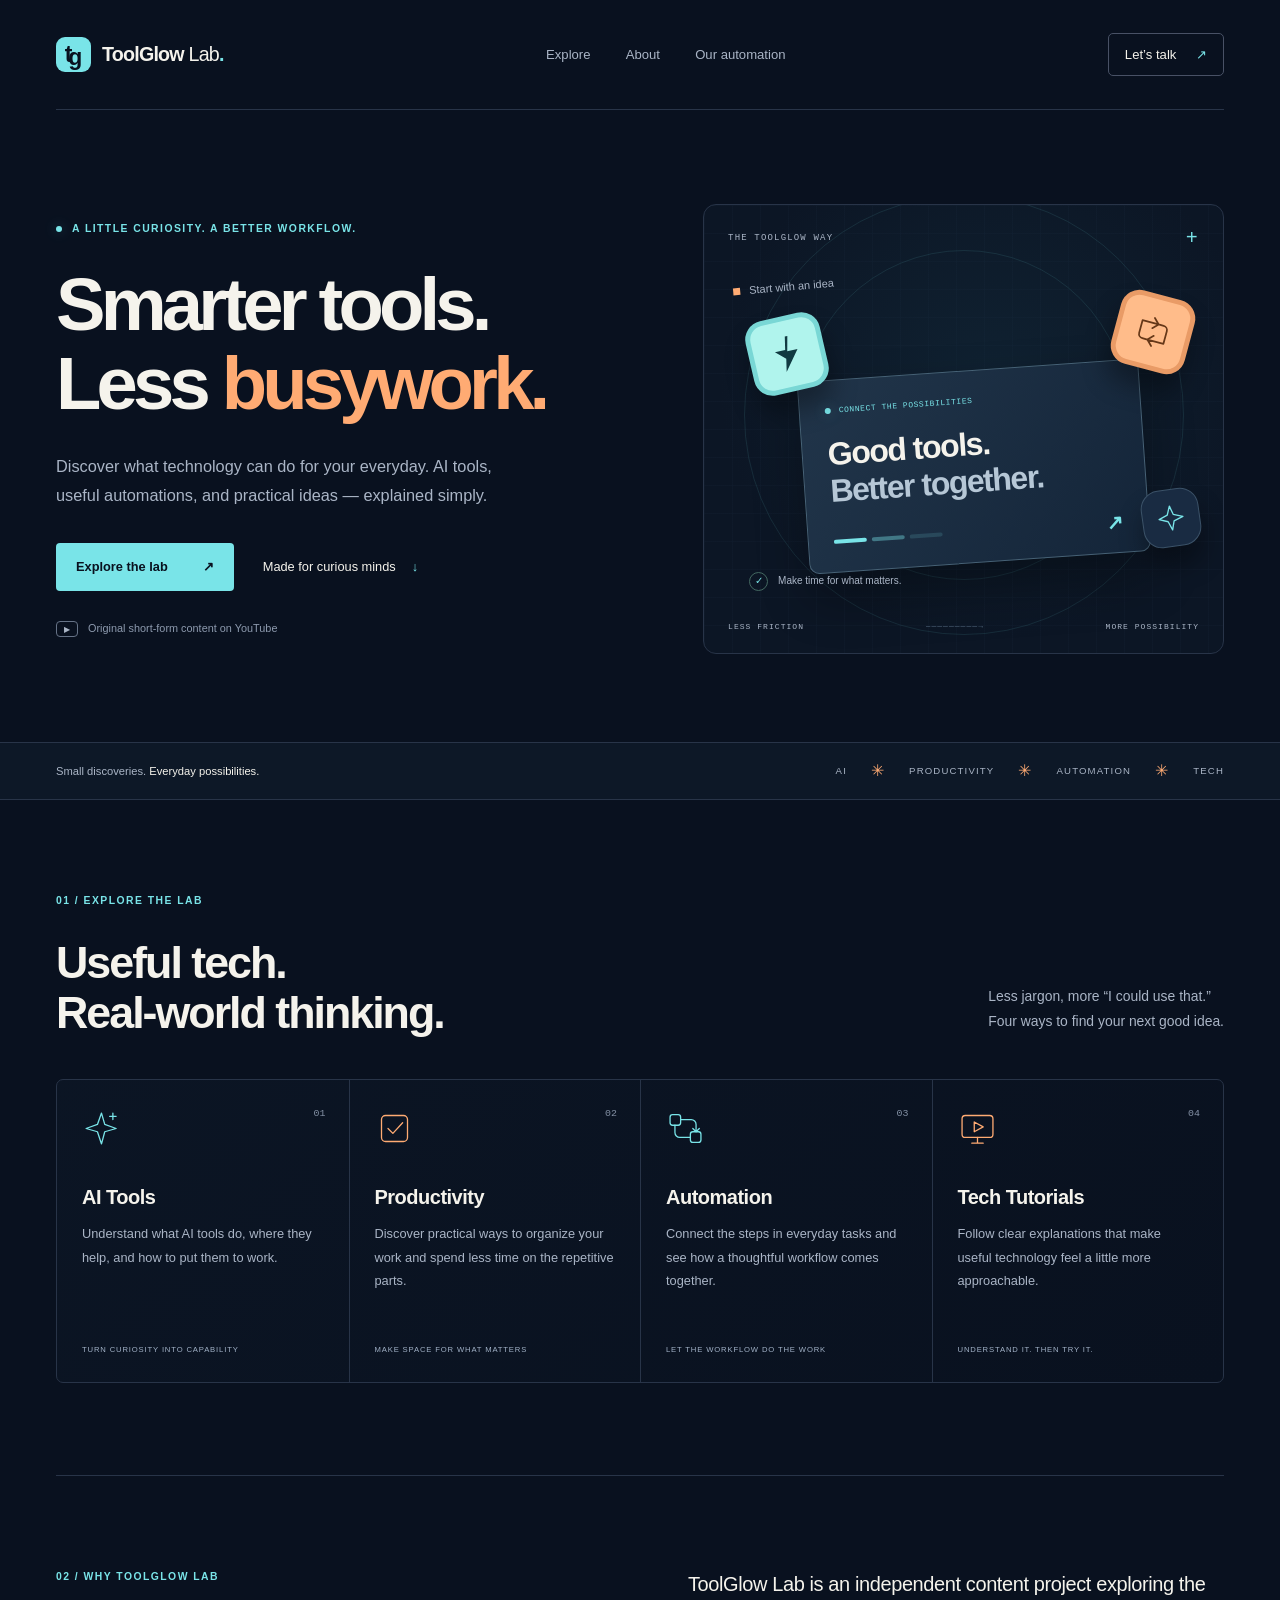
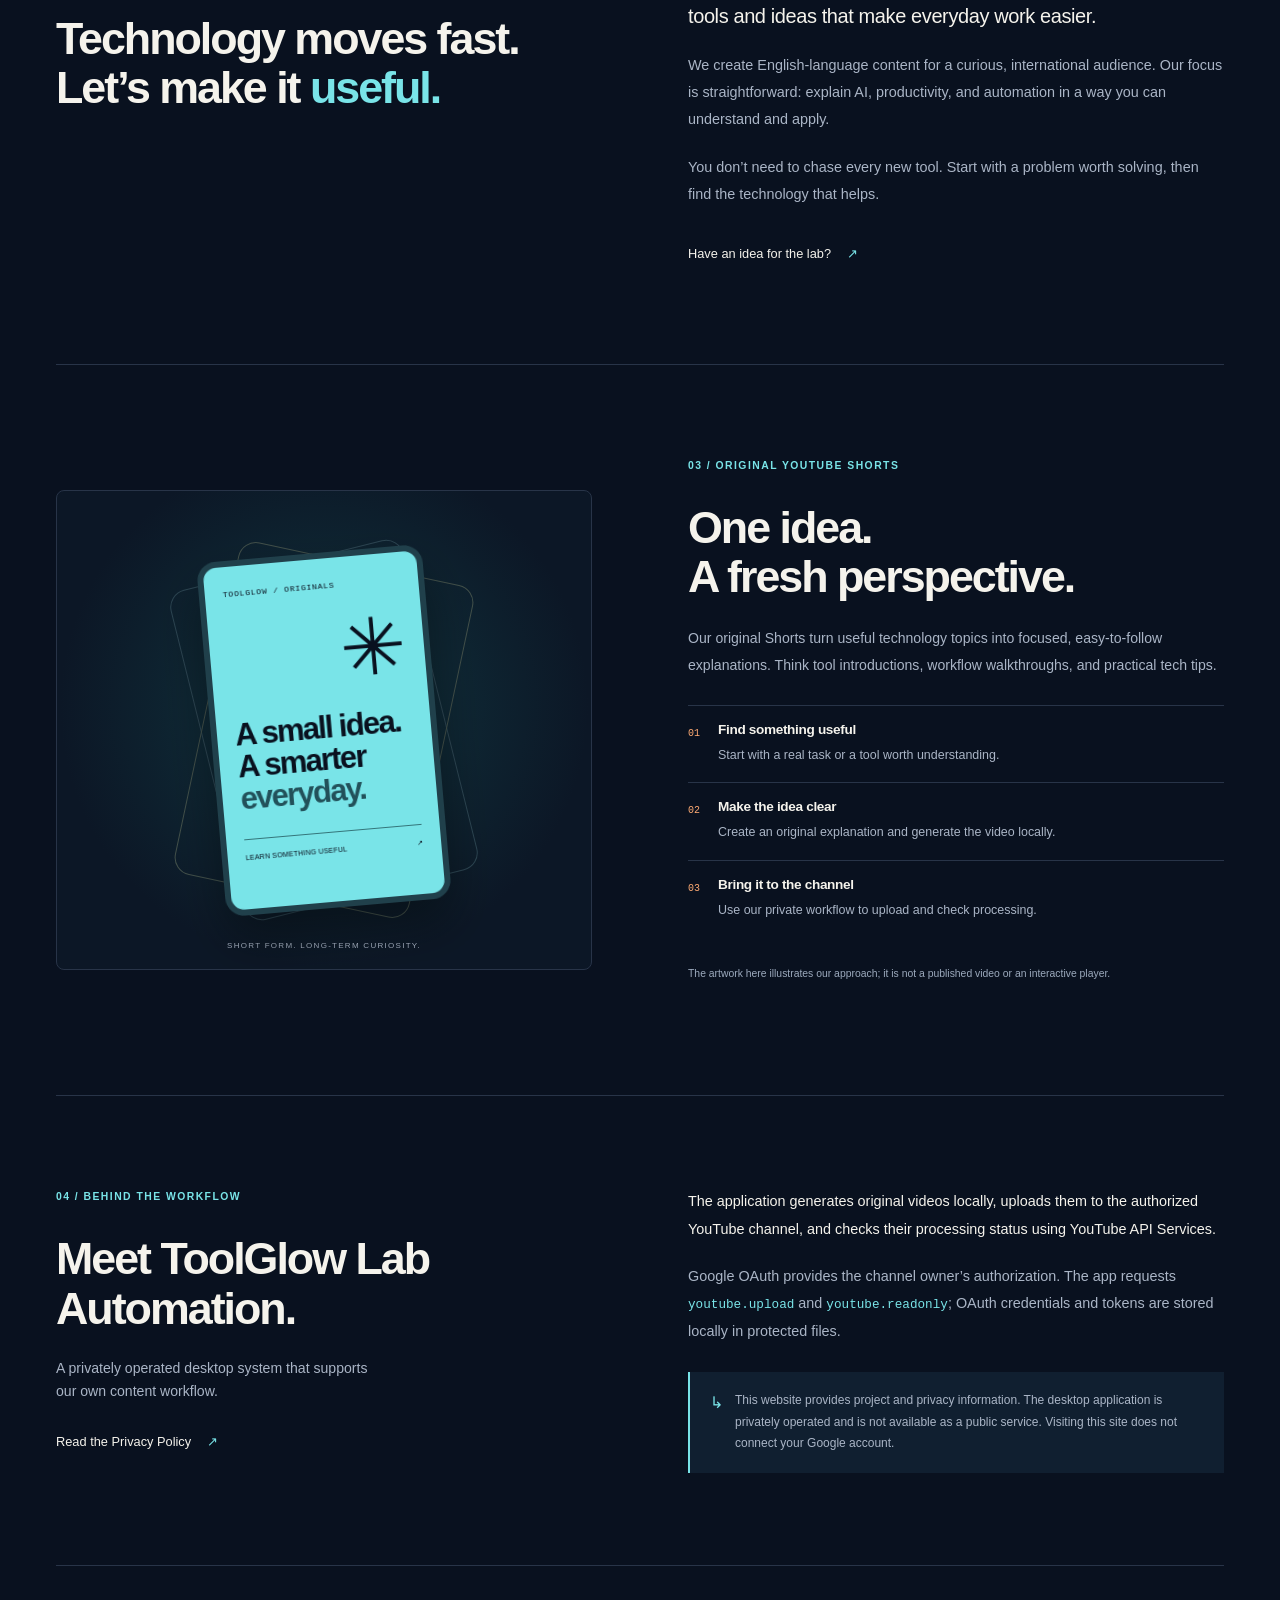
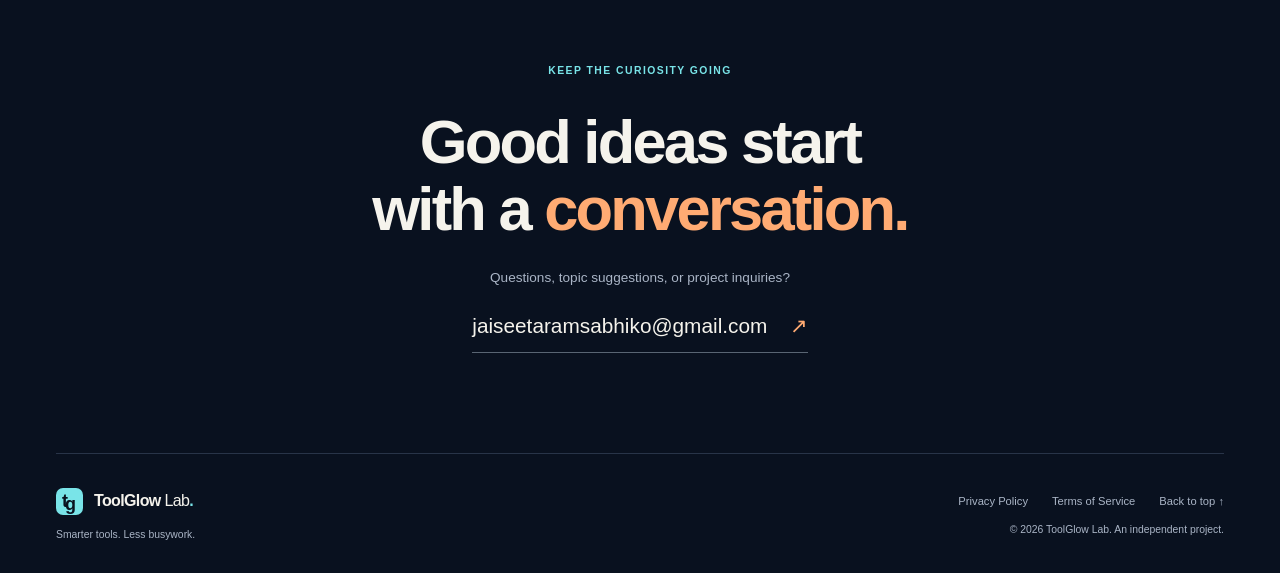
==== index.html @ 114b136e "Build ToolGlow Lab website and OAuth privacy documentation" ====
<!doctype html>
<html lang="en">
<head>
  <meta charset="utf-8">
  <meta name="viewport" content="width=device-width, initial-scale=1">
  <meta name="theme-color" content="#09111f">
  <title>ToolGlow Lab — Smarter tools. Less busywork.</title>
  <meta name="description" content="Explore AI tools, productivity, automation, and useful technology with ToolGlow Lab. Original YouTube Shorts that make smarter workflows easier to understand.">
  <link rel="canonical" href="https://devyanshmalhotra.github.io/toolglow-lab-site/">
  <meta property="og:type" content="website">
  <meta property="og:site_name" content="ToolGlow Lab">
  <meta property="og:title" content="ToolGlow Lab — Smarter tools. Less busywork.">
  <meta property="og:description" content="A little curiosity. A better workflow. Explore AI tools, productivity, automation, and useful technology.">
  <meta property="og:url" content="https://devyanshmalhotra.github.io/toolglow-lab-site/">
  <meta property="og:image" content="https://devyanshmalhotra.github.io/toolglow-lab-site/assets/social.png">
  <meta property="og:image:width" content="1200">
  <meta property="og:image:height" content="630">
  <meta property="og:image:alt" content="ToolGlow Lab. Smarter tools. Less busywork.">
  <meta name="twitter:card" content="summary_large_image">
  <meta name="twitter:title" content="ToolGlow Lab — Smarter tools. Less busywork.">
  <meta name="twitter:description" content="AI tools, productivity, automation, and useful technology. Explained simply.">
  <meta name="twitter:image" content="https://devyanshmalhotra.github.io/toolglow-lab-site/assets/social.png">
  <link rel="icon" href="assets/favicon.svg" type="image/svg+xml">
  <link rel="stylesheet" href="styles.css">
</head>
<body>
  <a class="skip-link" href="#main">Skip to content</a>
  <header class="site-header wrap">
    <a class="brand" href="index.html" aria-label="ToolGlow Lab home"><span class="brand-mark" aria-hidden="true">t<span>g</span></span><span>ToolGlow <strong>Lab</strong><span class="brand-dot">.</span></span></a>
    <nav aria-label="Main navigation"><a href="#explore">Explore</a><a href="#about">About</a><a href="#automation">Our automation</a></nav>
    <a class="header-contact" href="#contact">Let’s talk <span aria-hidden="true">↗</span></a>
  </header>
  <main id="main">
    <section class="hero wrap" aria-labelledby="hero-title">
      <div class="hero-copy">
        <p class="eyebrow"><span class="status-dot" aria-hidden="true"></span> A little curiosity. A better workflow.</p>
        <h1 id="hero-title">Smarter tools.<br>Less <span class="orange">busywork.</span></h1>
        <p class="hero-description">Discover what technology can do for your everyday. AI tools, useful automations, and practical ideas — explained simply.</p>
        <div class="hero-actions"><a class="button button-primary" href="#explore">Explore the lab <span aria-hidden="true">↗</span></a><a class="text-link" href="#shorts">Made for curious minds <span aria-hidden="true">↓</span></a></div>
        <p class="hero-note"><span aria-hidden="true">▶</span> Original short-form content on YouTube</p>
      </div>
      <div class="lab-visual" role="img" aria-label="An illustrated workflow: start with an idea, connect useful tools, and make time for what matters.">
        <div class="visual-topline"><span>THE TOOLGLOW WAY</span><span class="visual-cross" aria-hidden="true">+</span></div>
        <div class="orbit orbit-one"></div><div class="orbit orbit-two"></div>
        <div class="idea-label"><span class="tiny-square"></span> Start with an idea</div>
        <div class="tool-tile tile-cyan"><svg viewBox="0 0 48 48" aria-hidden="true"><path d="m26 4-3 15H11l11 10-3 15 18-23H25l4-17Z"/></svg></div>
        <div class="tool-tile tile-orange"><svg viewBox="0 0 48 48" aria-hidden="true"><path d="M9 14h19m-6-6 6 6-6 6M39 34H20m6-6-6 6 6 6M9 14v15a5 5 0 0 0 5 5h6M39 34V19a5 5 0 0 0-5-5h-6"/></svg></div>
        <div class="tool-tile tile-small"><svg viewBox="0 0 48 48" aria-hidden="true"><path d="m24 6 4 13 14 5-14 5-4 13-5-13-13-5 13-5Z"/></svg></div>
        <div class="workflow-card"><div class="workflow-card-label"><span class="status-dot"></span> CONNECT THE POSSIBILITIES</div><div>Good tools.<br><span>Better together.</span></div><div class="workflow-line"><span></span><span></span><span></span><b>↗</b></div></div>
        <div class="time-label"><span aria-hidden="true">✓</span> Make time for what matters.</div>
        <div class="visual-bottomline"><span>LESS FRICTION</span><span aria-hidden="true">─────────→</span><span>MORE POSSIBILITY</span></div>
      </div>
    </section>
    <div class="topic-strip"><div class="wrap"><span>Small discoveries. <strong>Everyday possibilities.</strong></span><span class="strip-topics">AI <i aria-hidden="true">✳</i> PRODUCTIVITY <i aria-hidden="true">✳</i> AUTOMATION <i aria-hidden="true">✳</i> TECH</span></div></div>
    <section id="explore" class="section wrap" aria-labelledby="explore-title">
      <div class="section-heading"><div><p class="eyebrow">01 / EXPLORE THE LAB</p><h2 id="explore-title">Useful tech.<br>Real-world thinking.</h2></div><p>Less jargon, more “I could use that.”<br>Four ways to find your next good idea.</p></div>
      <div class="category-grid">
        <article class="category"><span class="category-number">01</span><svg class="category-icon" viewBox="0 0 48 48" aria-hidden="true"><path d="m24 5 4 14 14 5-14 4-4 15-5-15-14-4 14-5ZM38 5v8m-4-4h8"/></svg><h3>AI Tools</h3><p>Understand what AI tools do, where they help, and how to put them to work.</p><span class="category-label">TURN CURIOSITY INTO CAPABILITY</span></article>
        <article class="category"><span class="category-number">02</span><svg class="category-icon" viewBox="0 0 48 48" aria-hidden="true"><rect x="8" y="8" width="32" height="32" rx="5"/><path d="m16 24 6 6 12-13"/></svg><h3>Productivity</h3><p>Discover practical ways to organize your work and spend less time on the repetitive parts.</p><span class="category-label">MAKE SPACE FOR WHAT MATTERS</span></article>
        <article class="category"><span class="category-number">03</span><svg class="category-icon" viewBox="0 0 48 48" aria-hidden="true"><rect x="5" y="7" width="13" height="13" rx="3"/><rect x="30" y="28" width="13" height="13" rx="3"/><path d="M18 13h13a6 6 0 0 1 6 6v9M30 35H17a6 6 0 0 1-6-6v-9m22 4 4 4 4-4"/></svg><h3>Automation</h3><p>Connect the steps in everyday tasks and see how a thoughtful workflow comes together.</p><span class="category-label">LET THE WORKFLOW DO THE WORK</span></article>
        <article class="category"><span class="category-number">04</span><svg class="category-icon" viewBox="0 0 48 48" aria-hidden="true"><rect x="5" y="8" width="38" height="27" rx="4"/><path d="m20 16 11 6-11 6ZM17 42h14M24 35v7"/></svg><h3>Tech Tutorials</h3><p>Follow clear explanations that make useful technology feel a little more approachable.</p><span class="category-label">UNDERSTAND IT. THEN TRY IT.</span></article>
      </div>
    </section>
    <section id="about" class="about-section section wrap" aria-labelledby="about-title">
      <div><p class="eyebrow">02 / WHY TOOLGLOW LAB</p><h2 id="about-title">Technology moves fast.<br>Let’s make it <span class="cyan">useful.</span></h2></div>
      <div class="about-copy"><p class="large-copy">ToolGlow Lab is an independent content project exploring the tools and ideas that make everyday work easier.</p><p>We create English-language content for a curious, international audience. Our focus is straightforward: explain AI, productivity, and automation in a way you can understand and apply.</p><p>You don’t need to chase every new tool. Start with a problem worth solving, then find the technology that helps.</p><a class="text-link" href="#contact">Have an idea for the lab? <span aria-hidden="true">↗</span></a></div>
    </section>
    <section id="shorts" class="shorts-section section wrap" aria-labelledby="shorts-title">
      <div class="shorts-art" aria-hidden="true"><div class="shorts-frame"><span class="shorts-frame-label">TOOLGLOW / ORIGINALS</span><span class="shorts-star">✳</span><span class="shorts-art-title">A small idea.<br>A smarter<br><em>everyday.</em></span><span class="shorts-frame-bottom">LEARN SOMETHING USEFUL <span>↗</span></span></div><span class="art-caption">SHORT FORM. LONG-TERM CURIOSITY.</span></div>
      <div class="shorts-copy"><p class="eyebrow">03 / ORIGINAL YOUTUBE SHORTS</p><h2 id="shorts-title">One idea.<br>A fresh perspective.</h2><p>Our original Shorts turn useful technology topics into focused, easy-to-follow explanations. Think tool introductions, workflow walkthroughs, and practical tech tips.</p><ol class="process-list"><li><span>01</span><div><h3>Find something useful</h3><p>Start with a real task or a tool worth understanding.</p></div></li><li><span>02</span><div><h3>Make the idea clear</h3><p>Create an original explanation and generate the video locally.</p></div></li><li><span>03</span><div><h3>Bring it to the channel</h3><p>Use our private workflow to upload and check processing.</p></div></li></ol><p class="small-note">The artwork here illustrates our approach; it is not a published video or an interactive player.</p></div>
    </section>
    <section id="automation" class="automation-section section wrap" aria-labelledby="automation-title">
      <div class="automation-intro"><p class="eyebrow">04 / BEHIND THE WORKFLOW</p><h2 id="automation-title">Meet ToolGlow Lab<br>Automation.</h2><p>A privately operated desktop system that supports our own content workflow.</p><a class="text-link" href="privacy.html">Read the Privacy Policy <span aria-hidden="true">↗</span></a></div>
      <div class="automation-details"><p>The application generates original videos locally, uploads them to the authorized YouTube channel, and checks their processing status using YouTube API Services.</p><p>Google OAuth provides the channel owner’s authorization. The app requests <code>youtube.upload</code> and <code>youtube.readonly</code>; OAuth credentials and tokens are stored locally in protected files.</p><div class="info-note"><span aria-hidden="true">↳</span><p>This website provides project and privacy information. The desktop application is privately operated and is not available as a public service. Visiting this site does not connect your Google account.</p></div></div>
    </section>
    <section id="contact" class="contact-section wrap" aria-labelledby="contact-title"><p class="eyebrow">KEEP THE CURIOSITY GOING</p><h2 id="contact-title">Good ideas start<br>with a <span class="orange">conversation.</span></h2><p>Questions, topic suggestions, or project inquiries?</p><a class="contact-email" href="mailto:jaiseetaramsabhiko@gmail.com">jaiseetaramsabhiko@gmail.com <span aria-hidden="true">↗</span></a></section>
  </main>
  <footer class="site-footer wrap"><div><a class="brand footer-brand" href="index.html"><span class="brand-mark" aria-hidden="true">t<span>g</span></span><span>ToolGlow <strong>Lab</strong><span class="brand-dot">.</span></span></a><p>Smarter tools. Less busywork.</p></div><div class="footer-end"><nav aria-label="Legal navigation"><a href="privacy.html">Privacy Policy</a><a href="terms.html">Terms of Service</a><a href="#main">Back to top ↑</a></nav><p>© 2026 ToolGlow Lab. An independent project.</p></div></footer>
</body>
</html>
---- styles.css ----
/* ToolGlow Lab — system fonts, local assets, no external requests. */
:root{color-scheme:dark;--bg:#09111f;--panel:#0e192a;--text:#f5f3ec;--muted:#aab5c6;--cyan:#79e4e8;--orange:#ffab73;--line:#283448;--font:Inter,"Segoe UI",Arial,sans-serif}
*,*::before,*::after{box-sizing:border-box}
html{scroll-behavior:smooth;scroll-padding-top:2rem}
body{margin:0;background:var(--bg);color:var(--text);font-family:var(--font);font-size:16px;line-height:1.65;-webkit-font-smoothing:antialiased}
::selection{background:var(--cyan);color:var(--bg)}
a{color:inherit;text-underline-offset:.25em}
a:hover{color:var(--cyan)}
a:focus-visible,summary:focus-visible{outline:3px solid var(--cyan);outline-offset:6px;border-radius:3px}
svg{display:block;fill:none;stroke:currentColor;stroke-width:1.6;stroke-linejoin:round;stroke-linecap:round}
h1,h2,h3,p{margin-top:0}
h1,h2,h3{line-height:1.1}
h2{font-size:clamp(2rem,3.5vw,3.3rem);letter-spacing:-.045em;font-weight:600;margin-bottom:1.5rem}
h3{font-size:1.25rem;font-weight:600;letter-spacing:-.025em}
p{color:var(--muted);margin-bottom:1.25rem}
.wrap{width:min(1280px,calc(100% - 112px));margin-inline:auto}
.cyan{color:var(--cyan)}.orange{color:var(--orange)}
.skip-link{position:fixed;left:1rem;top:-100px;background:var(--cyan);color:var(--bg);padding:.8rem 1.2rem;z-index:10;font-weight:700}
.skip-link:focus{top:1rem}
.site-header{min-height:110px;display:flex;align-items:center;justify-content:space-between;gap:2rem;border-bottom:1px solid var(--line)}
.brand{display:inline-flex;align-items:center;gap:11px;text-decoration:none;font-size:1.23rem;letter-spacing:-.04em;white-space:nowrap;font-weight:600;color:var(--text)}
.brand strong{font-weight:400}.brand-dot{color:var(--cyan)}
.brand-mark{height:35px;width:35px;display:inline-flex;align-items:center;justify-content:center;background:var(--cyan);color:var(--bg);font-weight:750;font-size:23px;letter-spacing:-4px;border-radius:9px;padding-right:4px;line-height:1}.brand-mark span{transform:translateY(3px)}
.site-header nav{display:flex;align-items:center;gap:2.2rem}
.site-header nav a,.header-contact{font-size:.82rem;text-decoration:none;color:var(--muted)}
.site-header nav a:hover{color:var(--text)}
.header-contact{padding:.6rem 1rem;border:1px solid #485165;border-radius:5px;color:var(--text)}
.header-contact span{padding-left:1rem;color:var(--cyan)}
.hero{display:grid;grid-template-columns:1.15fr 1fr;align-items:center;gap:3rem;padding-block:94px 88px}
.eyebrow{display:flex;align-items:center;gap:10px;font-size:.65rem;letter-spacing:.14em;font-weight:650;text-transform:uppercase;color:var(--cyan);margin-bottom:1.8rem}
.status-dot{display:inline-block;width:6px;height:6px;border-radius:50%;background:var(--cyan);box-shadow:0 0 13px #79e4e855;flex-shrink:0}
.hero h1{font-size:clamp(3rem,5.8vw,5.65rem);letter-spacing:-.065em;font-weight:600;line-height:1.055;margin-bottom:1.8rem}
.hero-description{font-size:1.02rem;max-width:440px;line-height:1.8}
.hero-actions{display:flex;gap:1.8rem;align-items:center;margin-top:2rem}
.button{display:inline-flex;gap:2.2rem;align-items:center;padding:.85rem 1.25rem;font-size:.8rem;font-weight:700;text-decoration:none;border-radius:4px;transition:transform .2s,background .2s}
.button-primary{background:var(--cyan);color:var(--bg)}
.button-primary:hover{background:#a5f4f5;color:var(--bg);transform:translateY(-2px)}
.text-link{font-size:.8rem;text-decoration:none;display:inline-flex;align-items:center;gap:1rem;color:var(--text);padding-block:.5rem}
.text-link span{color:var(--cyan)}
.hero-note{font-size:.68rem;margin:1.8rem 0 0;color:#8d9aae}
.hero-note span{display:inline-grid;place-items:center;border:1px solid #667387;border-radius:4px;width:22px;height:16px;font-size:8px;margin-right:7px;color:var(--muted)}
.lab-visual{position:relative;height:450px;isolation:isolate;border:1px solid var(--line);border-radius:13px;overflow:hidden;background:radial-gradient(ellipse at 55% 40%,#15334466,transparent 67%),linear-gradient(#16243744 1px,transparent 1px),linear-gradient(90deg,#16243744 1px,transparent 1px),#0c1625;background-size:auto,28px 28px,28px 28px,auto;animation:arrive .8s ease-out both}
.visual-topline,.visual-bottomline{position:absolute;left:24px;right:24px;display:flex;align-items:center;justify-content:space-between;font-family:Consolas,monospace;font-size:9px;letter-spacing:.13em;color:var(--muted)}
.visual-topline{top:17px}.visual-cross{font-size:20px;color:var(--cyan)}.visual-bottomline{bottom:20px;font-size:8px;gap:8px}.visual-bottomline>span:nth-child(2){color:#4e6479;overflow:hidden}
.orbit{border:1px solid #79e4e81a;position:absolute;border-radius:50%;z-index:-1}.orbit-one{width:330px;height:330px;left:calc(50% - 165px);top:45px}.orbit-two{width:440px;height:440px;left:calc(50% - 220px);top:-10px}
.idea-label{position:absolute;left:29px;top:73px;font-size:11px;color:var(--muted);display:flex;gap:9px;align-items:center;transform:rotate(-5deg)}
.tiny-square{width:7px;height:7px;background:var(--orange)}
.tool-tile{position:absolute;width:76px;height:76px;border-radius:19px;display:grid;place-items:center;box-shadow:0 18px 26px #0005;z-index:2}.tool-tile svg{width:42px;height:42px;stroke-width:2}
.tile-cyan{background:#b0f4ed;color:#113a42;top:111px;left:45px;transform:rotate(-13deg);border:5px solid #79d7d5}
.tile-cyan svg{fill:#113a42;stroke-width:0}
.tile-orange{background:#ffbc8a;color:#663818;right:32px;top:89px;transform:rotate(15deg);border:5px solid #e99b66}
.tile-small{width:58px;height:58px;background:#192b42;color:var(--cyan);border:1px solid #3b5268;right:23px;bottom:106px;transform:rotate(-8deg)}.tile-small svg{width:32px;height:32px}
.workflow-card{position:absolute;left:19%;top:165px;width:66%;padding:23px 25px 20px;background:linear-gradient(125deg,#21354a,#142539);border:1px solid #476276;border-radius:10px;transform:rotate(-4deg);box-shadow:0 25px 50px #0005}
.workflow-card-label{display:flex;gap:8px;align-items:center;font-family:Consolas,monospace;font-size:8px;letter-spacing:.07em;color:var(--cyan);margin-bottom:19px}
.workflow-card>div:nth-child(2){font-size:clamp(1.4rem,2.5vw,2rem);line-height:1.15;font-weight:600;letter-spacing:-.045em}.workflow-card>div:nth-child(2)>span{color:#b6c7d6}
.workflow-line{display:flex;gap:5px;margin-top:22px;align-items:center}.workflow-line>span{width:33px;height:4px;border-radius:8px;background:var(--cyan)}.workflow-line>span:nth-child(2){opacity:.4}.workflow-line>span:nth-child(3){opacity:.15}.workflow-line b{margin-left:auto;color:var(--cyan);line-height:1;font-size:20px}
.time-label{position:absolute;bottom:62px;left:45px;font-size:10px;display:flex;gap:10px;align-items:center;color:var(--muted)}.time-label>span{border:1px solid #446961;color:var(--cyan);border-radius:50%;width:19px;height:19px;display:grid;place-items:center}
.topic-strip{border-block:1px solid var(--line);background:#0d1827}.topic-strip>.wrap{display:flex;justify-content:space-between;gap:2rem;padding-block:19px;font-size:.7rem;color:var(--muted)}.topic-strip strong{font-weight:500;color:var(--text)}.strip-topics{display:flex;gap:1.5rem;align-items:center;letter-spacing:.12em;font-size:.6rem}.strip-topics i{font-style:normal;color:var(--orange);font-size:1rem;line-height:1}
.section{padding-block:92px;border-bottom:1px solid var(--line)}
.section-heading{display:flex;justify-content:space-between;align-items:flex-end;gap:2rem;margin-bottom:42px}.section-heading h2{margin-bottom:0}.section-heading>p{font-size:.87rem;margin-bottom:3px;line-height:1.8}
.category-grid{display:grid;grid-template-columns:repeat(4,1fr);border:1px solid var(--line);border-radius:7px;overflow:hidden;background:linear-gradient(140deg,#101d2e55,transparent)}
.category{position:relative;padding:29px 25px 25px;transition:background .2s}.category+.category{border-left:1px solid var(--line)}.category:hover{background:#152438}.category-number{position:absolute;right:23px;top:26px;color:#8491a5;font-size:.62rem;font-family:Consolas,monospace}.category-icon{width:39px;height:39px;color:var(--cyan);margin-bottom:38px}.category:nth-child(even) .category-icon{color:var(--orange)}.category h3{margin-bottom:14px}.category p{font-size:.8rem;line-height:1.85;min-height:90px}.category-label{font-size:.48rem;letter-spacing:.11em;color:#a2b2c7;display:block;margin-top:2rem}
.about-section{display:grid;grid-template-columns:1fr 1fr;gap:6rem}.about-copy p{font-size:.9rem;line-height:1.9}.about-copy .large-copy{font-size:1.25rem;line-height:1.6;color:var(--text);letter-spacing:-.02em}.about-copy .text-link{margin-top:.4rem}
.shorts-section{display:grid;grid-template-columns:1fr 1fr;gap:6rem;align-items:center}.shorts-art{min-height:480px;position:relative;display:grid;place-items:center;overflow:hidden;background:radial-gradient(ellipse at 50% 45%,#10353f 0,transparent 70%),#0c1726;border:1px solid var(--line);border-radius:8px}.shorts-art::before,.shorts-art::after{content:"";position:absolute;width:240px;height:340px;border:1px solid #2d4653;border-radius:18px;transform:rotate(-14deg)}.shorts-art::after{transform:rotate(12deg);border-color:#42504a}.shorts-frame{position:relative;z-index:1;width:226px;min-height:355px;background:var(--cyan);color:var(--bg);border:6px solid #20404b;border-radius:19px;padding:21px 18px;transform:rotate(-5deg);box-shadow:0 25px 50px #0006;display:flex;flex-direction:column}.shorts-frame-label{font-family:Consolas,monospace;font-size:8px;letter-spacing:.1em}.shorts-star{font-size:79px;line-height:1.3;margin-block:8px;align-self:flex-end}.shorts-art-title{font-size:31px;font-weight:650;letter-spacing:-.055em;line-height:1.03}.shorts-art-title em{font-style:normal;color:#22515a}.shorts-frame-bottom{display:flex;justify-content:space-between;border-top:1px solid #34757a;padding-top:12px;margin-top:24px;font-size:7px;letter-spacing:.03em}.art-caption{position:absolute;bottom:17px;font-size:8px;letter-spacing:.16em;color:var(--muted)}
.shorts-copy>p:not(.eyebrow){font-size:.88rem;line-height:1.9}.process-list{list-style:none;padding:0;margin:26px 0}.process-list li{display:flex;gap:18px;padding:17px 0;border-top:1px solid var(--line)}.process-list li>span{font-family:Consolas,monospace;color:var(--orange);font-size:10px;padding-top:3px}.process-list h3{font-size:.85rem;margin:0 0 7px}.process-list p{font-size:.78rem;margin-bottom:0}.shorts-copy .small-note{font-size:.65rem!important;color:#9caabd}
.automation-section{display:grid;grid-template-columns:1fr 1fr;gap:6rem}.automation-intro>p:not(.eyebrow){font-size:.88rem;max-width:320px}.automation-details>p{font-size:.9rem;line-height:1.9}.automation-details>p:first-child{color:var(--text)}code{font-family:Consolas,monospace;color:var(--cyan);font-size:.88em;overflow-wrap:anywhere}.info-note{display:flex;gap:12px;padding:18px 20px;background:#101f30;border-left:2px solid var(--cyan);margin-top:27px}.info-note>span{color:var(--cyan)}.info-note p{font-size:.75rem;line-height:1.8;margin:0}
.contact-section{padding-block:96px 100px;text-align:center}.contact-section .eyebrow{justify-content:center}.contact-section h2{font-size:clamp(2.2rem,4.8vw,4.4rem);line-height:1.1}.contact-section>p:not(.eyebrow){font-size:.85rem}.contact-email{display:inline-flex;align-items:center;justify-content:center;gap:1.4rem;padding-bottom:8px;border-bottom:1px solid #596573;text-decoration:none;font-size:clamp(.85rem,2.1vw,1.3rem);overflow-wrap:anywhere}.contact-email span{color:var(--orange);flex-shrink:0}
.site-footer{border-top:1px solid var(--line);padding-block:34px 30px;display:flex;justify-content:space-between;align-items:center;gap:2rem}.footer-brand{font-size:1rem}.footer-brand .brand-mark{height:27px;width:27px;font-size:18px;border-radius:7px;letter-spacing:-3px}.site-footer p{font-size:.65rem;margin:10px 0 0}.footer-end{text-align:right}.footer-end nav{display:flex;gap:1.5rem}.footer-end nav a{font-size:.7rem;text-decoration:none;color:var(--muted)}.footer-end nav a:hover{color:var(--cyan)}
/* Legal pages share the same accessible, buildless navigation and typography. */
.legal-hero{padding-block:76px 45px;border-bottom:1px solid var(--line)}.legal-hero h1{font-size:clamp(2.5rem,6vw,4.6rem);letter-spacing:-.055em;margin-bottom:1.3rem}.legal-hero .lead{max-width:700px;font-size:1.05rem}.legal-meta{font-family:Consolas,monospace;font-size:.7rem;letter-spacing:.02em;margin-bottom:0}
.legal-layout{display:grid;grid-template-columns:230px minmax(0,760px);gap:80px;padding-block:50px 90px;justify-content:space-between;align-items:start}.legal-toc{position:sticky;top:28px}.legal-toc h2{font-size:.62rem;letter-spacing:.13em;color:var(--cyan);margin-bottom:1rem}.legal-toc a{display:block;padding:.45rem 0;font-size:.78rem;color:var(--muted);text-decoration:none}.legal-toc a:hover{color:var(--cyan)}.legal-content section{margin-bottom:2.8rem;scroll-margin-top:2rem}.legal-content h2{font-size:1.55rem;letter-spacing:-.025em;margin-bottom:1rem}.legal-content h3{font-size:1rem;margin:1.6rem 0 .8rem}.legal-content p,.legal-content li{font-size:.9rem;line-height:1.9;color:var(--muted)}.legal-content strong{color:var(--text);font-weight:600}.legal-content a{color:var(--cyan);overflow-wrap:anywhere}.legal-content ul,.legal-content ol{padding-left:1.4rem}.legal-content li{padding-left:.3rem;margin-bottom:.6rem}.legal-content .info-note{margin-bottom:2rem}.scope-list{display:grid;gap:1rem;margin:1.5rem 0}.scope-list>div{padding:20px;background:var(--panel);border:1px solid var(--line);border-radius:5px}.scope-list dt{margin-bottom:.6rem}.scope-list dd{margin:0;font-size:.87rem;color:var(--muted);line-height:1.9}.scope-list code{font-size:.85rem}.legal-content .back-link{display:inline-flex;gap:.7rem;margin-top:1rem;font-size:.8rem}
.error-page{min-height:65vh;padding-block:100px}.error-page h1{font-size:clamp(2.5rem,6vw,5rem);letter-spacing:-.05em}.error-page .button{margin-top:1rem}
@keyframes arrive{from{opacity:0;transform:translateY(12px)}to{opacity:1;transform:translateY(0)}}
@media(min-width:1600px){.hero{padding-block:110px}.hero h1{font-size:5.8rem}}
@media(max-width:1100px){.wrap{width:calc(100% - 64px)}.hero{gap:2rem}.hero-actions{gap:1rem}.hero-actions .text-link{font-size:.7rem}.hero h1{font-size:clamp(3rem,6vw,5rem)}.category{padding:24px 18px}.category-label{font-size:.44rem}.about-section,.shorts-section,.automation-section{gap:3.5rem}.legal-layout{gap:45px;grid-template-columns:190px minmax(0,1fr)}}
@media(max-width:820px){.site-header{gap:1.2rem;min-height:94px}.site-header nav{gap:1.2rem}.site-header nav a{font-size:.73rem}.header-contact{display:none}.hero{grid-template-columns:1fr;padding-block:62px;gap:44px}.hero-copy{max-width:620px}.hero h1{font-size:clamp(3.3rem,9vw,5.4rem)}.hero-description{max-width:500px}.hero-actions .text-link{font-size:.8rem}.lab-visual{height:410px;width:100%;max-width:600px;justify-self:center}.workflow-card{width:56%;left:23%;top:140px}.workflow-card>div:nth-child(2){font-size:2.2rem}.tile-cyan{left:13%;top:97px}.tile-orange{right:14%;top:75px}.tile-small{right:11%;bottom:88px}.idea-label{left:11%;top:57px}.time-label{left:15%;bottom:58px}.topic-strip>.wrap{flex-wrap:wrap;justify-content:center;gap:.5rem}.strip-topics{gap:1.2rem}.section{padding-block:65px}.category-grid{grid-template-columns:repeat(2,1fr)}.category{padding:28px}.category:nth-child(3){border-left:0}.category:nth-child(n+3){border-top:1px solid var(--line)}.category p{min-height:0}.category-label{font-size:.5rem}.about-section,.automation-section{gap:2rem;grid-template-columns:1fr 1fr}.shorts-section{gap:2.5rem;grid-template-columns:.9fr 1fr}.shorts-art{min-height:420px}.shorts-frame{width:200px;min-height:330px}.shorts-art-title{font-size:28px}.shorts-art::before,.shorts-art::after{width:200px;height:320px}.shorts-star{font-size:70px}.section-heading>p{max-width:245px}.legal-layout{grid-template-columns:1fr;gap:35px}.legal-toc{position:static;border-bottom:1px solid var(--line);padding-bottom:25px}.legal-toc nav{display:flex;flex-wrap:wrap;gap:0 1.5rem}.site-footer{align-items:flex-start}.footer-end nav{gap:1rem}}
@media(max-width:560px){.wrap{width:calc(100% - 40px)}.site-header{min-height:112px;flex-wrap:wrap;align-content:center;gap:12px;padding-block:17px}.brand{font-size:1.15rem}.site-header nav{width:100%;justify-content:space-between;gap:.6rem}.site-header nav a{font-size:.75rem;padding-block:4px}.hero{padding-block:43px 42px;gap:35px}.eyebrow{font-size:.55rem;letter-spacing:.1em;margin-bottom:1.5rem}.hero h1{font-size:clamp(2.6rem,10.9vw,3.9rem)}.hero-description{font-size:.9rem}.hero-actions{gap:1.2rem;flex-wrap:wrap;margin-top:1.5rem}.button{padding:.8rem 1rem;gap:1.2rem}.hero-actions .text-link{font-size:.7rem}.hero-note{margin-top:1.3rem;font-size:.62rem}.lab-visual{height:365px}.visual-topline{left:17px;right:17px;font-size:8px}.visual-bottomline{left:17px;right:17px;font-size:7px}.workflow-card{width:66%;left:17%;top:133px;padding:21px 19px 18px}.workflow-card>div:nth-child(2){font-size:1.7rem}.workflow-card-label{font-size:6px;letter-spacing:.03em}.tool-tile{width:65px;height:65px;border-radius:16px}.tool-tile svg{width:34px;height:34px}.tile-cyan{left:9%;top:88px}.tile-orange{right:8%;top:69px}.tile-small{width:46px;height:46px;right:7%;bottom:77px;border-radius:12px}.tile-small svg{width:27px;height:27px}.idea-label{font-size:9px;left:9%;top:52px}.time-label{left:10%;bottom:47px;font-size:9px}.workflow-line{margin-top:18px}.topic-strip>.wrap{font-size:.62rem;padding-block:16px}.strip-topics{font-size:.49rem;gap:.8rem}.section{padding-block:53px}.section-heading{display:block;margin-bottom:28px}.section-heading>p{margin-top:20px;max-width:none;font-size:.8rem}.category{padding:22px 17px}.category-icon{width:32px;height:32px;margin-bottom:30px}.category h3{font-size:1.08rem}.category p{font-size:.73rem;line-height:1.8;margin-bottom:0}.category-label{font-size:.42rem;line-height:1.7;letter-spacing:.07em;margin-top:1.5rem}.category-number{top:22px;right:17px}.about-section,.shorts-section,.automation-section{grid-template-columns:1fr;gap:20px}.about-copy .large-copy{font-size:1.1rem}.about-copy p{font-size:.85rem}.shorts-section{gap:35px}.shorts-art{min-height:400px}.shorts-frame{width:215px;min-height:335px}.shorts-art-title{font-size:29px}.shorts-star{font-size:67px}.contact-section{padding-block:64px}.contact-section h2{font-size:clamp(2rem,8vw,3rem)}.contact-email{font-size:clamp(.7rem,3.4vw,1rem);gap:.65rem}.site-footer{flex-direction:column;gap:25px;padding-block:29px}.footer-end{text-align:left}.footer-end nav{flex-wrap:wrap;gap:10px 22px}.footer-end nav a{font-size:.65rem}.legal-hero{padding-block:48px 30px}.legal-hero .lead{font-size:.92rem}.legal-layout{padding-block:30px 50px}.legal-content h2{font-size:1.4rem}.legal-content p,.legal-content li{font-size:.86rem}.legal-toc a{font-size:.73rem}.legal-meta{font-size:.65rem}.legal-content section{margin-bottom:2.2rem}}
@media(prefers-reduced-motion:reduce){html{scroll-behavior:auto}*,*::before,*::after{animation:none!important;transition:none!important}}
@media(forced-colors:active){.brand-mark,.button-primary{border:1px solid ButtonText}.lab-visual,.shorts-art{border:1px solid CanvasText}.tool-tile{border:2px solid CanvasText}.status-dot{border:2px solid CanvasText}}
@media print{body{background:#fff;color:#111}p,.legal-content p,.legal-content li{color:#222}.site-header,.site-footer,.legal-toc,.skip-link,.lab-visual,.shorts-art{display:none}.wrap{width:100%}.hero,.about-section,.shorts-section,.automation-section,.legal-layout{display:block}.section,.hero,.legal-hero,.legal-layout{padding-block:20px}a,.cyan,.orange,code{color:#111}.category-grid{display:block}.category{break-inside:avoid}.legal-content section{break-inside:avoid}.info-note,.scope-list>div{background:#fff;border:1px solid #888}}
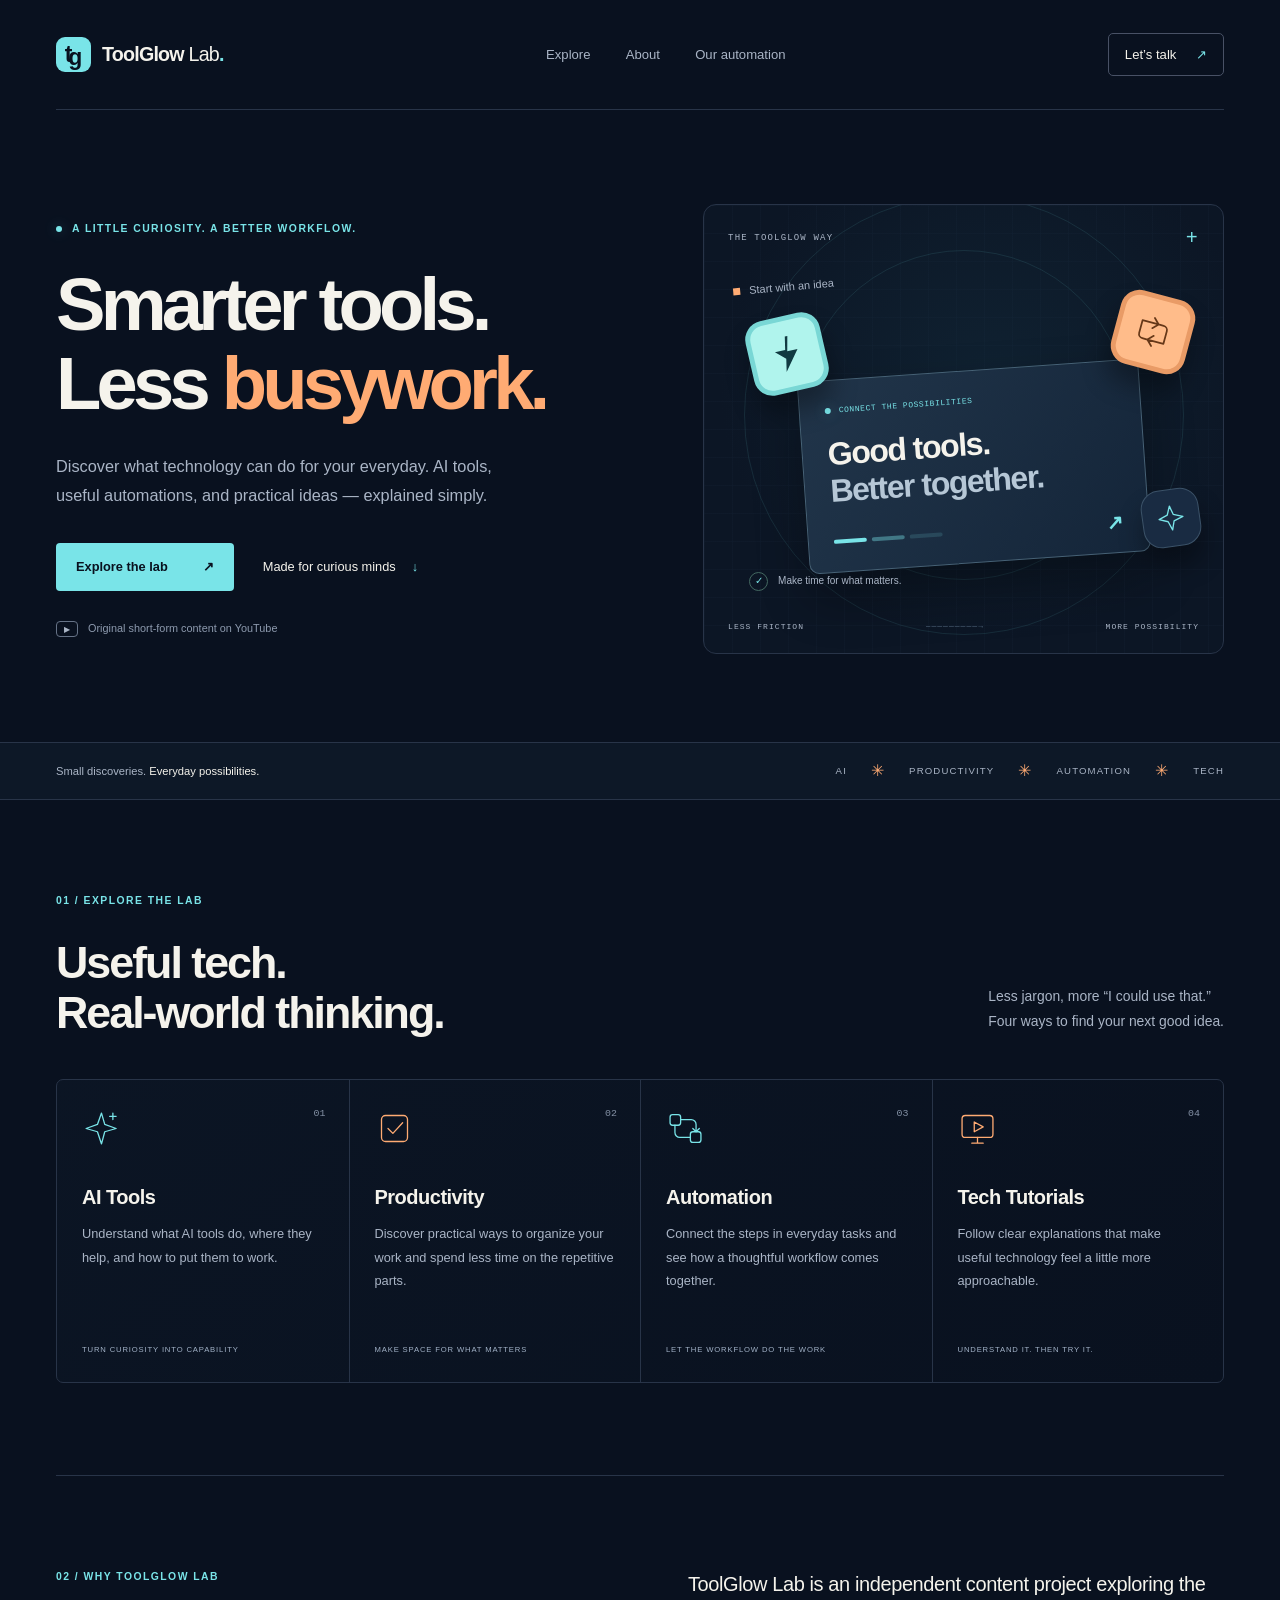
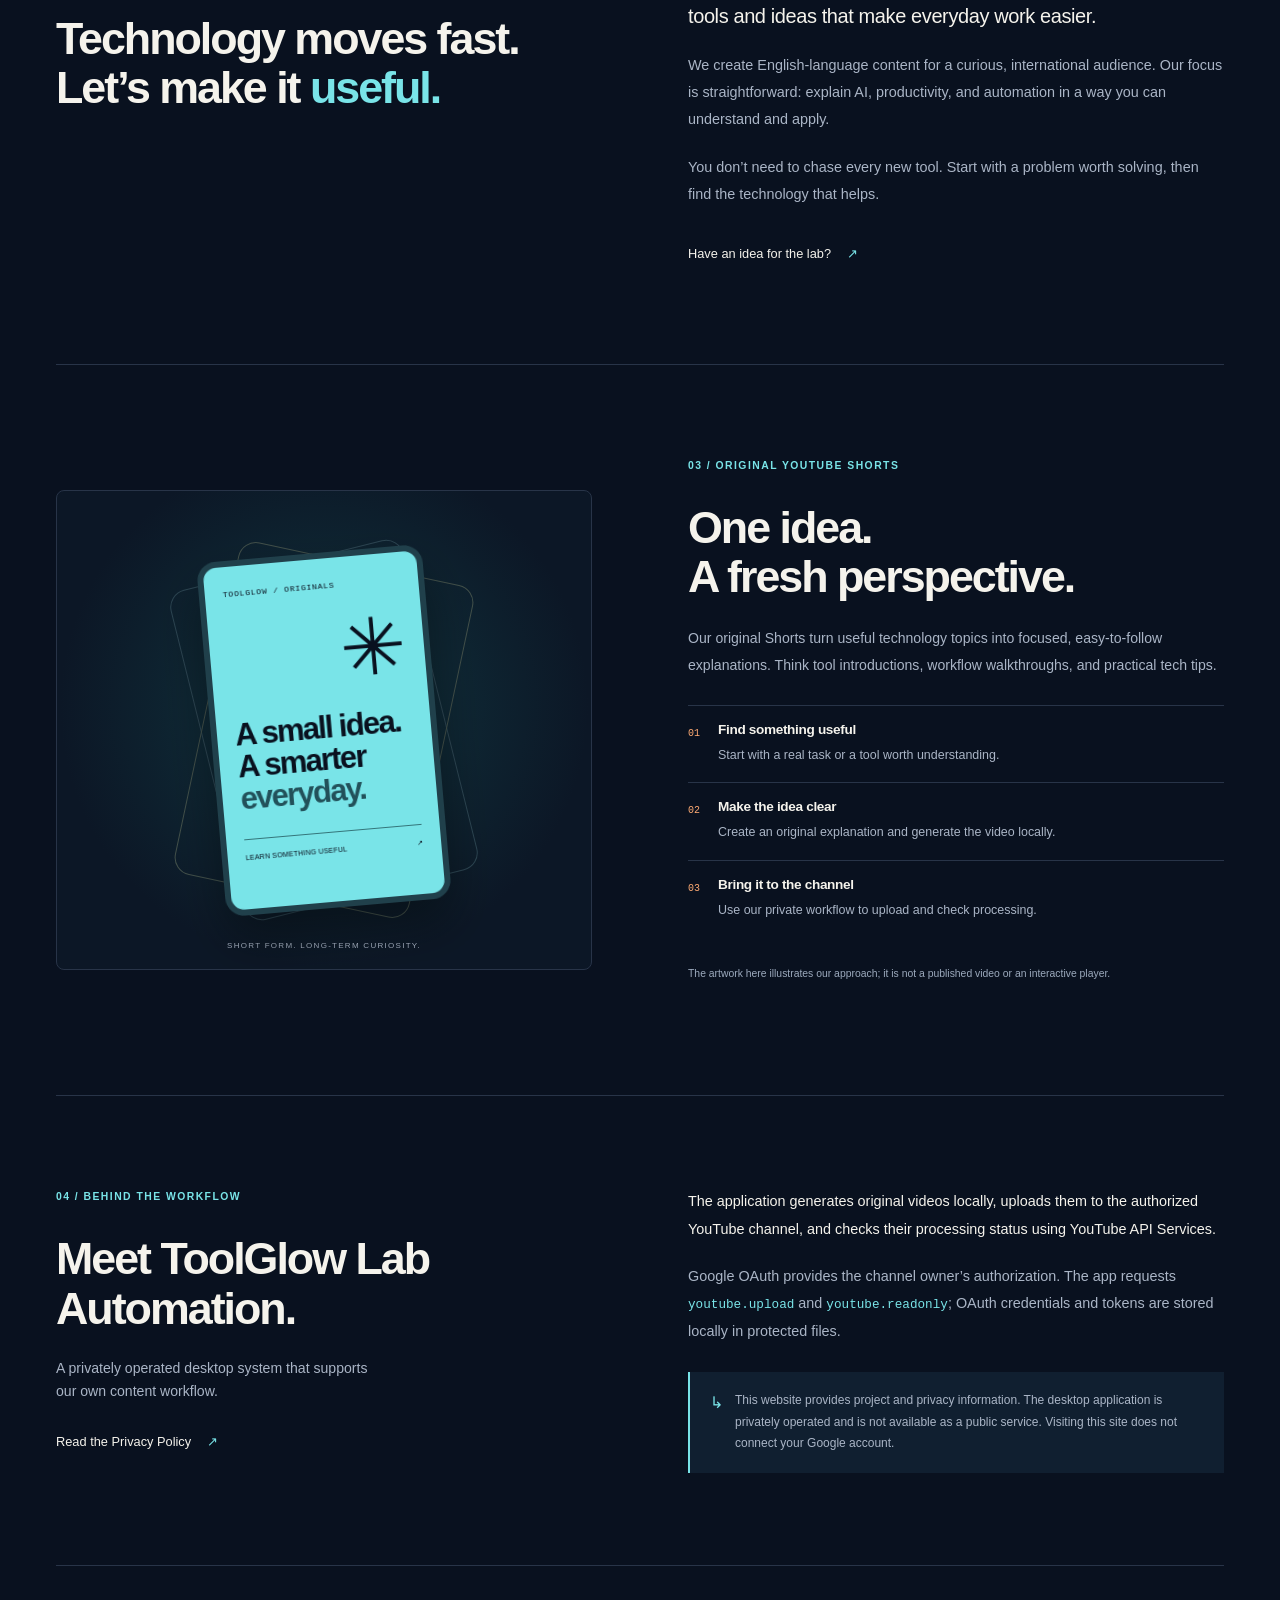
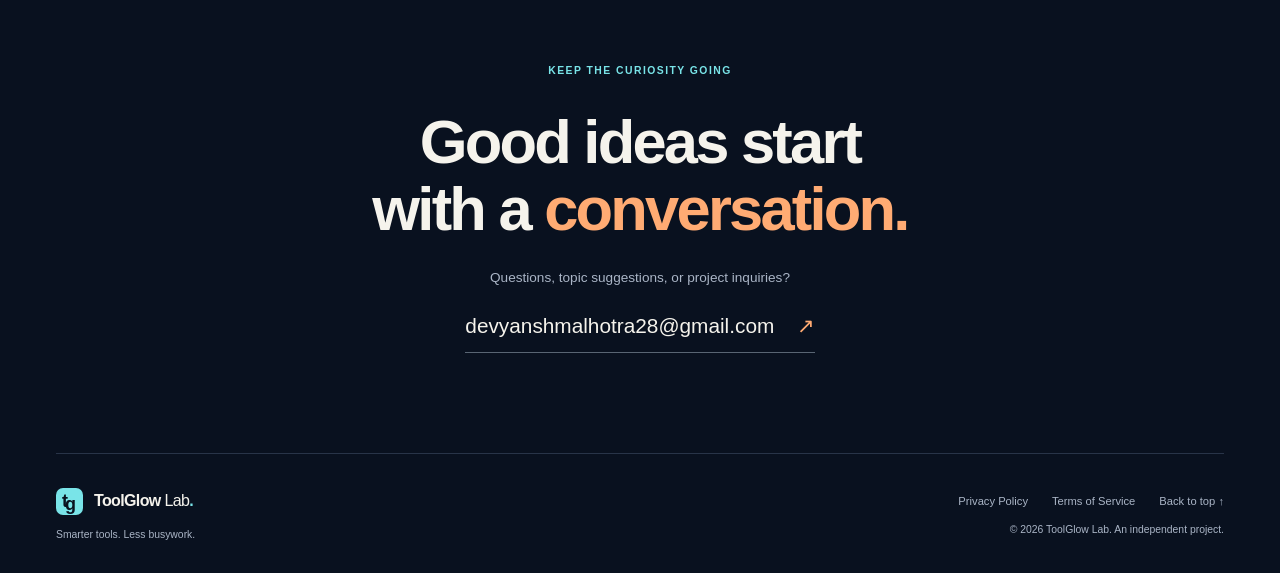
==== commit 63078278: "Use public contact email for ToolGlow Lab" ====
--- a/index.html
+++ b/index.html
@@ -73,7 +73,7 @@
       <div class="automation-intro"><p class="eyebrow">04 / BEHIND THE WORKFLOW</p><h2 id="automation-title">Meet ToolGlow Lab<br>Automation.</h2><p>A privately operated desktop system that supports our own content workflow.</p><a class="text-link" href="privacy.html">Read the Privacy Policy <span aria-hidden="true">↗</span></a></div>
       <div class="automation-details"><p>The application generates original videos locally, uploads them to the authorized YouTube channel, and checks their processing status using YouTube API Services.</p><p>Google OAuth provides the channel owner’s authorization. The app requests <code>youtube.upload</code> and <code>youtube.readonly</code>; OAuth credentials and tokens are stored locally in protected files.</p><div class="info-note"><span aria-hidden="true">↳</span><p>This website provides project and privacy information. The desktop application is privately operated and is not available as a public service. Visiting this site does not connect your Google account.</p></div></div>
     </section>
-    <section id="contact" class="contact-section wrap" aria-labelledby="contact-title"><p class="eyebrow">KEEP THE CURIOSITY GOING</p><h2 id="contact-title">Good ideas start<br>with a <span class="orange">conversation.</span></h2><p>Questions, topic suggestions, or project inquiries?</p><a class="contact-email" href="mailto:jaiseetaramsabhiko@gmail.com">jaiseetaramsabhiko@gmail.com <span aria-hidden="true">↗</span></a></section>
+    <section id="contact" class="contact-section wrap" aria-labelledby="contact-title"><p class="eyebrow">KEEP THE CURIOSITY GOING</p><h2 id="contact-title">Good ideas start<br>with a <span class="orange">conversation.</span></h2><p>Questions, topic suggestions, or project inquiries?</p><a class="contact-email" href="mailto:devyanshmalhotra28@gmail.com">devyanshmalhotra28@gmail.com <span aria-hidden="true">↗</span></a></section>
   </main>
   <footer class="site-footer wrap"><div><a class="brand footer-brand" href="index.html"><span class="brand-mark" aria-hidden="true">t<span>g</span></span><span>ToolGlow <strong>Lab</strong><span class="brand-dot">.</span></span></a><p>Smarter tools. Less busywork.</p></div><div class="footer-end"><nav aria-label="Legal navigation"><a href="privacy.html">Privacy Policy</a><a href="terms.html">Terms of Service</a><a href="#main">Back to top ↑</a></nav><p>© 2026 ToolGlow Lab. An independent project.</p></div></footer>
 </body>
